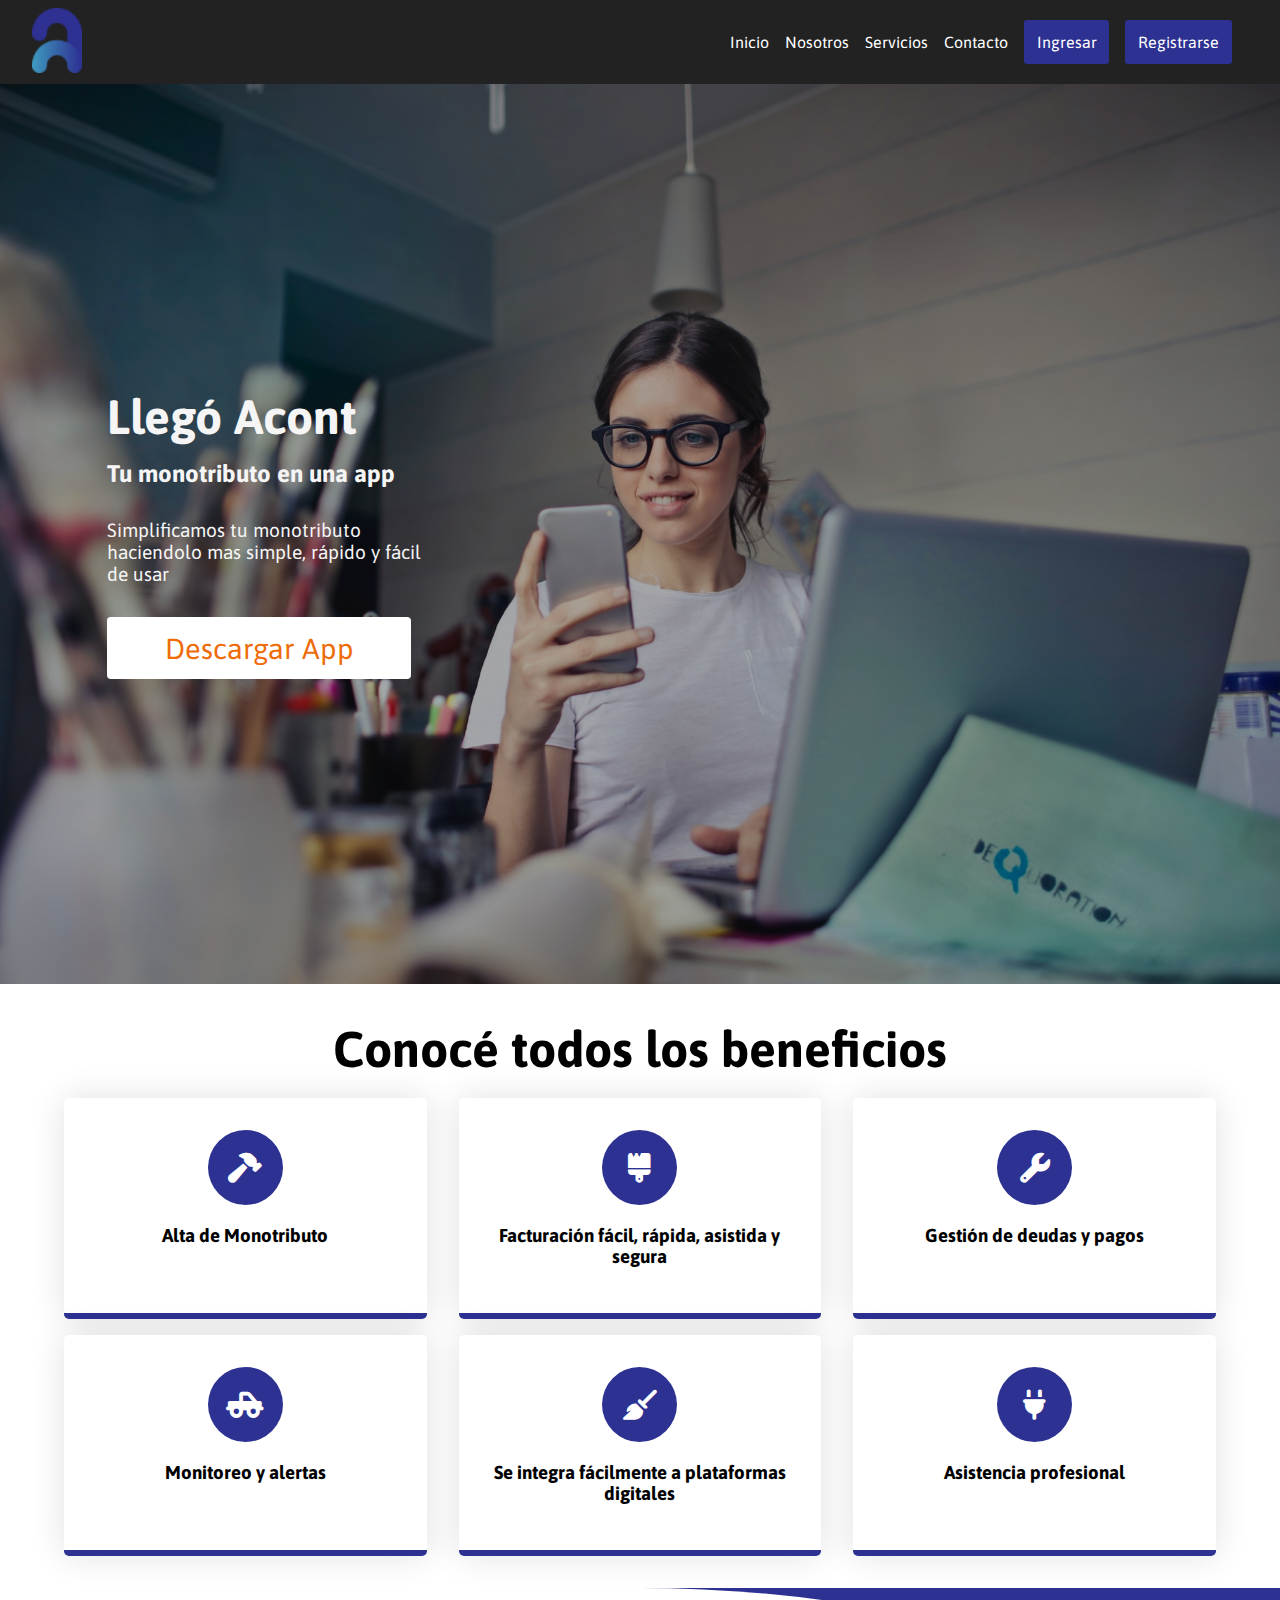
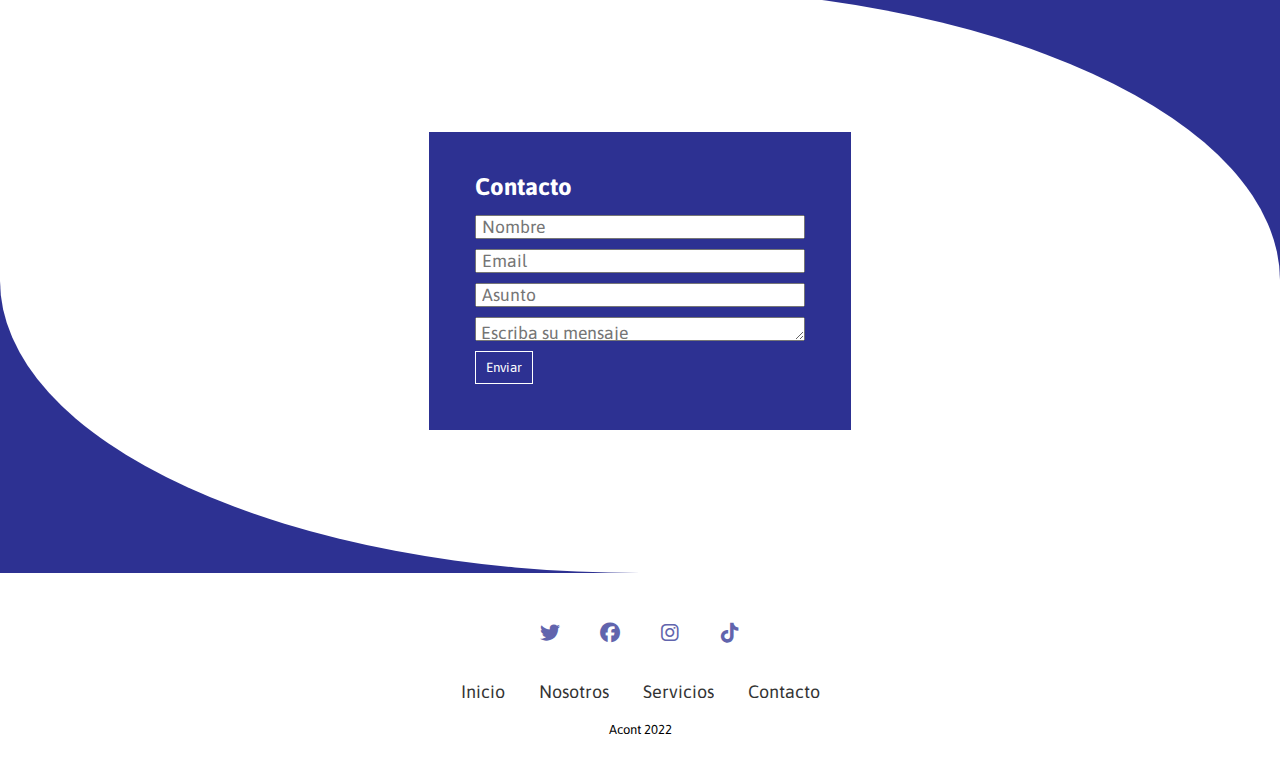
==== index.html @ 167d46eb "integrador nucba" ====
<!DOCTYPE html>
<html lang="en">
<head>
    <meta charset="UTF-8">
    <meta http-equiv="X-UA-Compatible" content="IE=edge">
    <meta name="viewport" content="width=device-width, initial-scale=1.0">
    <title>Acont</title>
    <link rel="stylesheet" href="/styles.css">
    <link href="https://cdnjs.cloudflare.com/ajax/libs/font-awesome/6.1.2/css/all.min.css" rel="stylesheet">
</head>
<body>
    <header class="header">
        <div class="logo-header">
            <a href=""><img src="/assets/Logo-Header-min.png" alt=""></a>
        </div>
        <div class="nav-menu">
            <input type="checkbox" id="check">    
            <label for="check" class="checkbtn">
                <i class="menu-icon"><img src="/assets/hamburger_menu_icon_149466.svg"></i>
            </label>
            <ul>
                <li><a href="#">Inicio</a></li>
                <li><a href="#hero">Nosotros</a></li>
                <li><a href="#tarjetas">Servicios</a></li>
                <li><a href="#contacto">Contacto</a></li>
                <li><a href="/login.html">Ingresar</a></li>
                <li><a href="/registro.html">Registrarse</a></li>
            </ul>
        </div>
    </header>
    <section id="hero">
        <div class="container">
          <div class="info">
            <h1>Llegó Acont</h1>
            <h2>Tu monotributo en una app</h2>
            <p>Simplificamos tu monotributo haciendolo mas simple, rápido y fácil de usar </p>
            <a href="#">Descargar App</a>
          </div>
        </div>
      </section> 
      <section id="tarjetas-servicios">
        <div class="tarjetas-container" id="tarjetas">
          <h1>Conocé todos los beneficios</h1>
        </div>
        <div class="card-cont">
          <div class="column">
            <div class="card">
              <div class="icon-wrapper">
                <i class="fas fa-hammer"></i>
              </div>
              <h3>Alta de Monotributo</h3>
            </div>
          </div>
          <div class="column">
            <div class="card">
              <div class="icon-wrapper">
                <i class="fas fa-brush"></i>
              </div>
              <h3>Facturación fácil, rápida, asistida y segura</h3>
              
            </div>
          </div>
          <div class="column">
            <div class="card">
              <div class="icon-wrapper">
                <i class="fas fa-wrench"></i>
              </div>
              <h3>Gestión de deudas y pagos </h3>
              
            </div>
          </div>
          <div class="column">
            <div class="card">
              <div class="icon-wrapper">
                <i class="fas fa-truck-pickup"></i>
              </div>
              <h3>Monitoreo y alertas</h3>
              
            </div>
          </div>
          <div class="column">
            <div class="card">
              <div class="icon-wrapper">
                <i class="fas fa-broom"></i>
              </div>
              <h3>Se integra fácilmente a plataformas digitales</h3>
              
            </div>
          </div>
          <div class="column">
            <div class="card">
              <div class="icon-wrapper">
                <i class="fas fa-plug"></i>
              </div>
              <h3>Asistencia profesional</h3>

            </div>
          </div>
        </div>
      </section>
    <!-- <div class="gal-cont">
        <img src="/assets/img/galeria-acont (1).jpg" alt="">
        <img src="/assets/img/galeria-acont (2).jpg" alt="">
        <img src="/assets/img/galeria-acont (3).jpg" alt="">
        <img src="/assets/img/galeria-acont (4).jpg" alt="">
        <img src="/assets/img/galeria-acont (5).jpg" alt="">
        <img src="/assets/img/galeria-acont (6).jpg" alt="">
      </div> -->
    
    <div class="contacto" id="contacto">
        <form action="">
            <h2>Contacto</h2>
            <input type="text" placeholder="Nombre">
            <input type="mail" placeholder="Email">
            <input type="text" placeholder="Asunto">
            <textarea name="" id="" rows="6" cols="10" placeholder="Escriba su mensaje"></textarea>
            <button>Enviar</button>
        </form>

    </div>
    <section class="footer">
      <div class="social">
        <a href=""><i class="fa-brands fa-twitter"></i></a>
        <a href=""><i class="fa-brands fa-facebook"></i></a>
        <a href=""><i class="fa-brands fa-instagram"></i></a>
        <a href=""><i class="fa-brands fa-tiktok"></i></a>

      </div>
    <ul class="lista">
        <li><a href="#">Inicio</a></li>
        <li><a href="#hero">Nosotros</a></li>
        <li><a href="#tarjetas">Servicios</a></li>
        <li><a href="#contacto">Contacto</a></li>
    </ul>
      <p class="copyright">Acont 2022</p>
    </section>        
</body>
</html>
---- styles.css ----
@import url('https://fonts.googleapis.com/css2?family=Asap:wght@400;500;700&display=swap');
*{
    padding: 0;
    margin: 0;
    text-decoration: none;
    list-style: none;
    box-sizing: border-box;
    font-family: 'Asap', sans-serif;
  
}
 /* Menu */
header{
    background-color: #222;
    color: #fff;
    display: flex;
    justify-content: space-between;
    align-items: center;
    padding: .5rem 2rem;
    
}
.logo-header img{
    width: 50px;
}
.nav-menu ul{
    display: flex;
    align-items: center;
}
.nav-menu li{
    margin-right: 1rem;
}
.nav-menu a{
    color: #fff;
}

.nav-menu li:nth-child(5) {
    background:#2d3192;
    padding: .8rem .8rem;
    border-radius: .2rem;
 }

 .nav-menu li:nth-child(5):hover {
    background:#ee6c09;
 }

 .nav-menu li:last-child:hover{
    background:#ee6c09;
}

 .nav-menu li:last-child{
    background:#2d3192;
    padding: .8rem .8rem;
    border-radius: .2rem;
}
.menu-icon img{
    width: 30px;
    height: 30px;
    border-radius: 2px;
}
.menu-icon, #check{
    display: none;
}

@media (max-width:768px){
    .checkbtn{
        display: block;
    }
    .menu-icon{
        display: block;
        position: fixed;
        top: 20px;
        right: 20px;
        cursor: pointer;
    }
    .nav-menu ul{
        display: block;
        position: fixed;
        top:80px;
        left:-100%;
        background: #222;
        width: 100%;
        height: 100vh;
        right: 0;
        z-index: 555;
    
    }
    .nav-menu ul li{
        padding: 1.5rem;
        display: flex;
        justify-content: center;
        margin: 0;
    }
    .nav-menu ul li:last-child{
        background: none;
        padding: 1rem;
    }
    #check:checked ~ ul{
        left: 0;
        transition: all .25s;
    }
}

/* Fin Header */


/* Hero seccion */

#hero {
    height: 100vh;
    width: 100%;
    background: linear-gradient(rgba(0, 0, 0, 0.342), rgba(0, 0, 0, 0.342)),
      url("/assets/App-hero-sec.jpg")
        no-repeat center bottom / cover;
    color: whitesmoke;
  }
  .container {
    width: 90%;
    height: 100%;
    max-width: 1200px;
    margin: 0 auto;
    display: flex;
    align-items: center;
    justify-content: left;
    /*   text-align: center; */
  }
  #hero .info h1 {
    font-size: 3rem;
    /* text-transform: uppercase; */
    margin-bottom: 1rem;
  }
  #hero .info h2 {
    font-size: 1.5rem;
    margin-bottom: 2rem;
  }
  #hero .info p {
    font-size: 1.2rem;
    max-width: 50%;
  }
  #hero .info a {
    text-decoration: none;
    display: inline-block;
    background-color: white;
    border-radius: 4px;
    font-size: 1.8rem;
    padding: 0.5em 2em;
    margin-top: 2rem;
    color: #ee6c09;
  }
  @media only screen and (max-width: 768px) {
    /*html {
      font-size: 10px;
    }*/
  }


  /* Seccion Servicios */

 .tarjetas-container {
    padding: 20px 0;
    text-align: center;
    font-size: 25px!important; 
}

  .card-cont {
    display: flex;
    flex-wrap: wrap;
  }

  .card-cont h3 {
        padding: 20px 0;
  }
  .column {
    width: 100%;
    padding: 0 1em 1em 1em;
    text-align: center;
  }
  .card {
    width: 100%;
    height: 100%;
    padding: 2em 1.5em;
    background: linear-gradient(#ffffff 50%, #2d3192 50%);
    background-size: 100% 200%;
    background-position: 0 2.5%;
    border-radius: 5px;
    box-shadow: 0 0 35px rgba(0, 0, 0, 0.12);
    cursor: pointer;
    transition: 0.5s;
  }
  /*h3 {
    font-size: 20px;
    font-weight: 600;
    color: #1f194c;
    margin: 1em 0;
  }
  p {
    color: #575a7b;
    font-size: 20px;
    line-height: 1.6;
    letter-spacing: 0.03em;
  }*/
  .icon-wrapper {
    background-color: #2d3192;
    position: relative;
    margin: auto;
    font-size: 30px;
    height: 2.5em;
    width: 2.5em;
    color: #ffffff;
    border-radius: 50%;
    display: grid;
    place-items: center;
    transition: 0.5s;
  }
  .card:hover {
    background-position: 0 100%;
  }
  .card:hover .icon-wrapper {
    background-color: #ffffff;
    color: #2d3192;
  }
  .card:hover h3 {
    color: #ffffff;
  }
  .card:hover p {
    color: #f0f0f0;
  }
  @media screen and (min-width: 768px) {
    section {
      padding: 0 2em;
    }
    .column {
      flex: 0 50%;
      max-width: 50%;
    }
  }
  @media screen and (min-width: 992px) {
    section {
      padding: 1em 3em;
    }
    .column {
      flex: 0 0 33.33%;
      max-width: 33.33%;
    }
  }

  /* Galeria */ 
.gal-cont {
    display: flex;
    width: 100%;
    flex-wrap: wrap;
    background-color: #222;
    justify-content: center;
    height: 60vh;
    padding-top: 100px;

}
 .gal-cont img {
    width: 300px;
    height: 200px;
    padding: 5px;

 }

 /* Contacto */ 
 .contacto {
    display: flex;
    background-color:#2d3192;
    width: 100%;
    height: 65vh;
    justify-content: center;
    align-items: center;
 }

 .contacto::before {
    content: "";
    background-color: #fff;
    height: 100%;
    width: 100%;
    border-radius: 0 50%;
 }
 
.contacto form {
    position: absolute;
    display: flex;
    flex-direction: column;
    padding: 40px;
    border: 1px solid #2d3192;
    width: 33%;
    background-color: #2d3192;
}     
 
.contacto form input {
    margin: 5px;
    height: 18pt;
    font-size: 1.1rem;
    padding: 5px;
}

.contacto form textarea {
    margin: 5px;
    height: 18pt;
    font-size: 1.1rem;
    padding: 5px;
}

.contacto form button {
    align-self: flex-start;
    padding: 8px 10px;
    background-color: #2d3192;
    color: white;
    border: 1px solid;
    margin: 5px;
}

.contacto form button:hover {
    background-color: white;
    color: #2d3192;
}

.contacto form h2 {
    padding: 0 0 10px 5px;
    color: white;
}

@media screen and (max-width: 768px) {
    .contacto form {
        width: 80%;
        padding: 20px;
    }

    contacto:before {
        border-radius: 15% 15%;
    }
    
}

/* Footer */
.footer {
    padding: 40px 0;
    background-color: white;

}
.footer .social {
    text-align: center;
    padding-bottom: 25px;
    color: #2d3192

}

.footer .social a {
    font-size: 20px;
    color: inherit;
    border: 1px solid #fff;
    width: 40px;
    height: 40px;
    line-height: 38px;
    display: inline-block;
    text-align: center;
    border-radius: 50%;
    margin: 0 8px;
    opacity: 0.75;
}

.footer .social a:hover {
    opacity: 0.9;
}

.footer ul {
    margin-top: 0;
    padding: 0;
    list-style: none;
    font-size: 18px;
    line-height: 1.6;
    margin-bottom: 0;
    text-align: center;
}

.footer ul li a {
    color: inherit;
    text-decoration: none;
    opacity: 0.8;
}

.footer ul li {
    display: inline-block;
    padding: 0 15px;
}

.footer ul li a:hover {
    opacity: 1;
}

.footer .copyright {
    margin-top: 15px;
    text-align: center;
    font-size: 13px;

}


/* LOGIN */

.contenedor-login {
    background: #4070f4;
    height: 100vh;
}
.center{
    position: absolute;
    top: 50%;
    left: 50%;
    transform: translate(-50%, -50%);
    width: 400px;
    background: white;
    border-radius: 10px;
    box-shadow: 10px 10px 15px rgba(0,0,0,0.05);
  }
  .center h1{
    text-align: center;
    padding: 20px 0;
    border-bottom: 1px solid silver;
  }
  .center form{
    padding: 0 40px;
    box-sizing: border-box;
  }
  form .txt_field{
    position: relative;
    border-bottom: 2px solid #adadad;
    margin: 30px 0;
  }
  .txt_field input{
    width: 100%;
    padding: 0 5px;
    height: 40px;
    font-size: 16px;
    border: none;
    background: none;
    outline: none;
  }
  .txt_field label{
    position: absolute;
    top: 50%;
    left: 5px;
    color: #adadad;
    transform: translateY(-50%);
    font-size: 16px;
    pointer-events: none;
    transition: .5s;
  }
  .txt_field span::before{
    content: '';
    position: absolute;
    top: 40px;
    left: 0;
    width: 0%;
    height: 2px;
    background: #2691d9;
    transition: .5s;
  }
  .txt_field input:focus ~ label,
  .txt_field input:valid ~ label{
    top: -5px;
    color: #2691d9;
  }
  .txt_field input:focus ~ span::before,
  .txt_field input:valid ~ span::before{
    width: 100%;
  }
  .pass{
    margin: -5px 0 20px 5px;
    color: #a6a6a6;
    cursor: pointer;
  }
  .pass:hover{
    text-decoration: underline;
  }
  input[type="submit"]{
    width: 100%;
    height: 50px;
    border: 1px solid;
    background: #2691d9;
    border-radius: 25px;
    font-size: 18px;
    color: #e9f4fb;
    font-weight: 700;
    cursor: pointer;
    outline: none;
  }
  input[type="submit"]:hover{
    border-color: #2691d9;
    transition: .5s;
  }
  .signup_link{
    margin: 30px 0;
    text-align: center;
    font-size: 16px;
    color: #666666;
  }
  .signup_link a{
    color: #2691d9;
    text-decoration: none;
  }
  .signup_link a:hover{
    text-decoration: underline;
  }



  /* registro */

  .form-cont{
    position: relative;
    max-width: 430px;
    width: 100%;
    background: #fff;
    padding: 34px;
    border-radius: 6px;
    box-shadow: 0 5px 10px rgba(0,0,0,0.2);
  }
  .form-cont h2{
    position: relative;
    font-size: 22px;
    font-weight: 600;
    color: #333;
  }
  .form-cont h2::before{
    content: '';
    position: absolute;
    left: 0;
    bottom: 0;
    height: 3px;
    width: 28px;
    border-radius: 12px;
    background: #4070f4;
  }
  .form-cont form{
    margin-top: 30px;
  }
  .form-cont form .input-box{
    height: 52px;
    margin: 18px 0;
  }
  form .input-box input{
    height: 100%;
    width: 100%;
    outline: none;
    padding: 0 15px;
    font-size: 17px;
    font-weight: 400;
    color: #333;
    border: 1.5px solid #C7BEBE;
    border-bottom-width: 2.5px;
    border-radius: 6px;
    transition: all 0.3s ease;
  }
  .input-box input:focus,
  .input-box input:valid{
    border-color: #4070f4;
  }
  form .policy{
    display: flex;
    align-items: center;
  }
  form h3{
    color: #707070;
    font-size: 14px;
    font-weight: 500;
    margin-left: 10px;
  }
  .input-box.button input{
    color: #fff;
    letter-spacing: 1px;
    border: none;
    background: #4070f4;
    cursor: pointer;
  }
  .input-box.button input:hover{
    background: #0e4bf1;
  }
  form .text h3{
   color: #333;
   width: 100%;
   text-align: center;
  }
  form .text h3 a{
    color: #4070f4;
    text-decoration: none;
  }
  form .text h3 a:hover{
    text-decoration: underline;
  }

  .registro-cont{
    min-height: 100vh;
    display: flex;
    align-items: center;
    justify-content: center;
    background: #4070f4;
  }
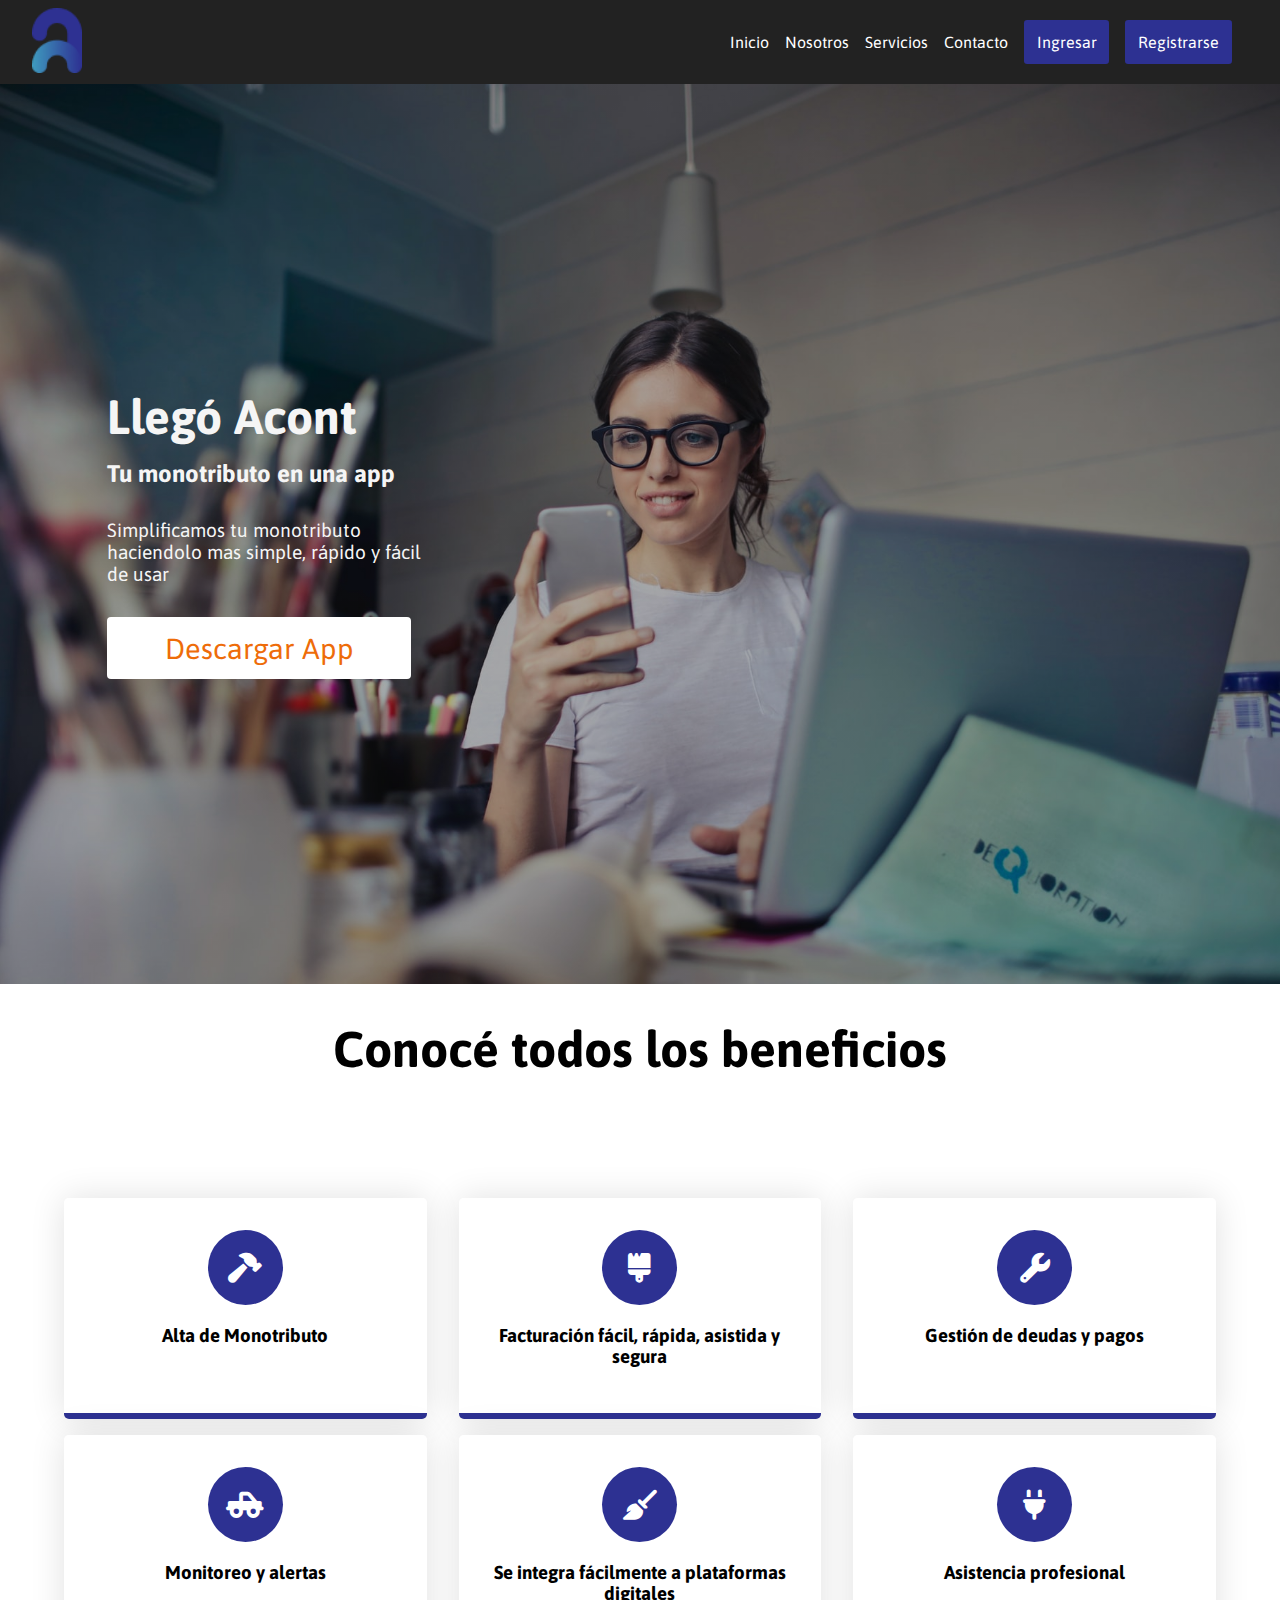
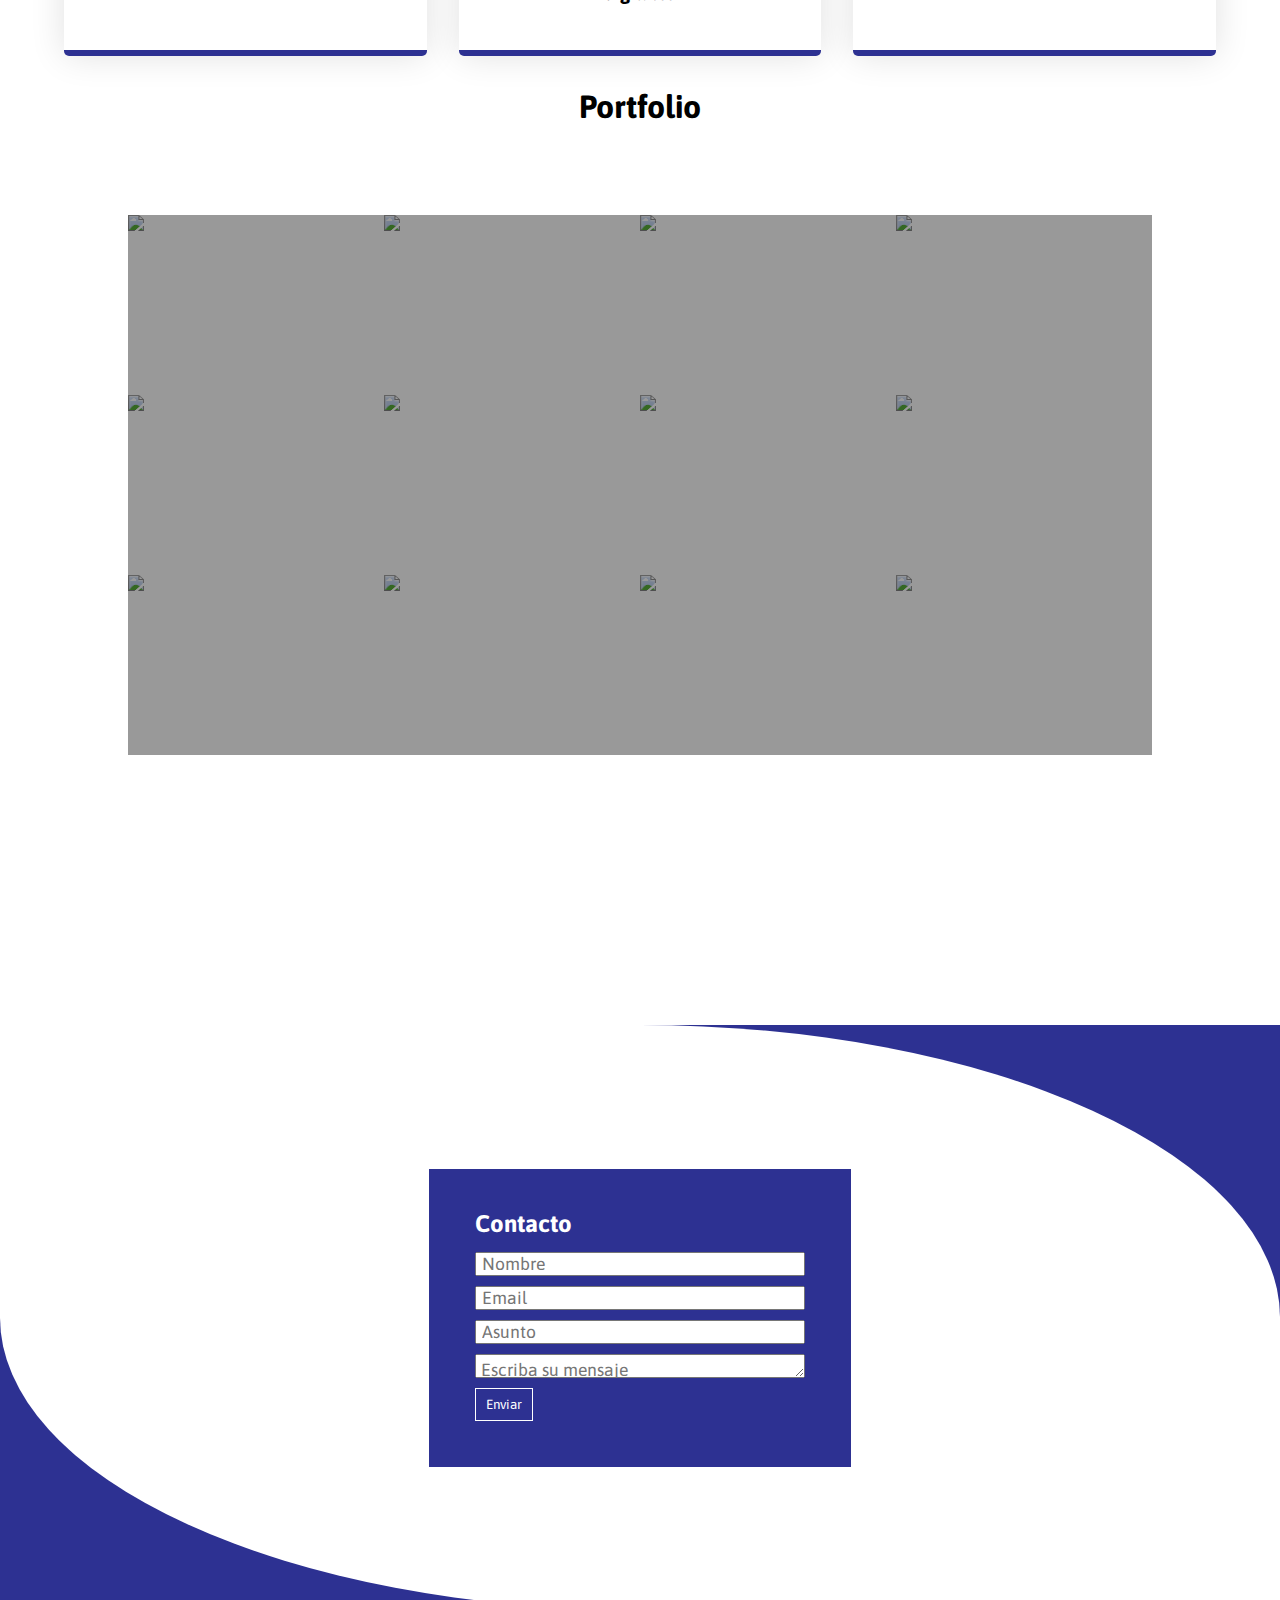
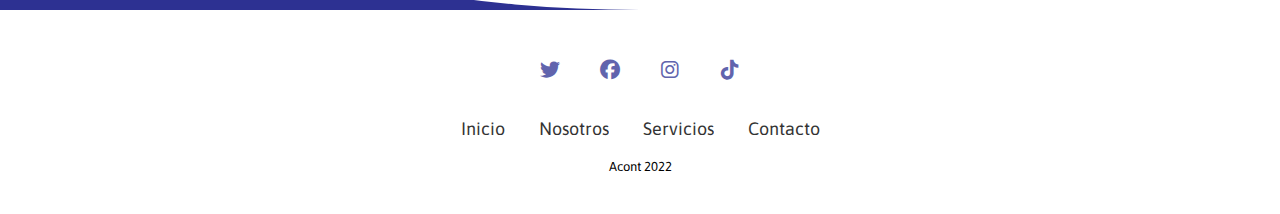
==== commit e9db831d: "add portfolio" ====
--- a/index.html
+++ b/index.html
@@ -98,15 +98,39 @@
           </div>
         </div>
       </section>
-    <!-- <div class="gal-cont">
-        <img src="/assets/img/galeria-acont (1).jpg" alt="">
-        <img src="/assets/img/galeria-acont (2).jpg" alt="">
-        <img src="/assets/img/galeria-acont (3).jpg" alt="">
-        <img src="/assets/img/galeria-acont (4).jpg" alt="">
-        <img src="/assets/img/galeria-acont (5).jpg" alt="">
-        <img src="/assets/img/galeria-acont (6).jpg" alt="">
-      </div> -->
-    
+      <div class="portfolio">
+        <h1>Portfolio</h1>
+        <div class="top">
+          
+            <ul>
+                <li><a href="#img_5"><img src="https://image.freepik.com/free-photo/sunlight-in-the-forest_1004-9.jpg"></a></li>
+                  <li><a href="#img_6"><img src="https://image.freepik.com/free-photo/road-curve-landscape_426-19324358.jpg"></a></li>
+                  <li><a href="#img_7"><img src="https://image.freepik.com/free-photo/shiny-lights_385-19321244.jpg"></a></li>
+                  <li><a href="#img_8"><img src="https://image.freepik.com/free-photo/skyscraper-with-clouds-reflection_23-10.jpg"></a></li>
+                  <li><a href="#img_9"><img src="https://image.freepik.com/free-photo/foggy-pine-forest_426-19323742.jpg"></a></li>
+                  <li><a href="#img_10"><img src="https://image.freepik.com/free-photo/working-from-bed_385-19324222.jpg"></a></li>
+                  <li><a href="#img_11"><img src="https://image.freepik.com/free-photo/a-sky-full-of-stars_426-19320899.jpg"></a></li>
+                  <li><a href="#img_12"><img src="https://image.freepik.com/free-photo/city-in-bokeh_426-19322711.jpg"></a></li>
+                  <li><a href="#img_13"><img src="https://image.freepik.com/free-photo/desert-and-the-road_426-19314945.jpg"></a></li>
+                  <li><a href="#img_14"><img src="https://image.freepik.com/free-photo/sunlight-through-the-grass_385-19321333.jpg"></a></li>
+                  <li><a href="#img_15"><img src="https://image.freepik.com/free-photo/colorful-springtime_385-19321241.jpg"></a></li>
+                  <li><a href="#img_16"><img src="https://image.freepik.com/free-photo/from-blue-to-brown_426-19320820.jpg"></a></li>
+              </ul>              
+              <a href="#_5" class="lightbox trans" id="img_5"><img src="https://image.freepik.com/free-photo/sunlight-in-the-forest_1004-9.jpg"></a>
+              <a href="#_6" class="lightbox trans" id="img_6"><img src="https://image.freepik.com/free-photo/road-curve-landscape_426-19324358.jpg"></a>
+              <a href="#_7" class="lightbox trans" id="img_7"><img src="https://image.freepik.com/free-photo/shiny-lights_385-19321244.jpg"></a>
+              <a href="#_8" class="lightbox trans" id="img_8"><img src="https://image.freepik.com/free-photo/skyscraper-with-clouds-reflection_23-10.jpg"></a>
+              <a href="#_9" class="lightbox trans" id="img_9"><img src="https://image.freepik.com/free-photo/foggy-pine-forest_426-19323742.jpg"></a>
+              <a href="#_10" class="lightbox trans" id="img_10"><img src="https://image.freepik.com/free-photo/working-from-bed_385-19324222.jpg"></a>
+              <a href="#_11" class="lightbox trans" id="img_11"><img src="https://image.freepik.com/free-photo/a-sky-full-of-stars_426-19320899.jpg"></a>
+              <a href="#_12" class="lightbox trans" id="img_12"><img src="https://image.freepik.com/free-photo/city-in-bokeh_426-19322711.jpg"></a>
+              <a href="#_13" class="lightbox trans" id="img_13"><img src="https://image.freepik.com/free-photo/desert-and-the-road_426-19314945.jpg"></a>
+              <a href="#_14" class="lightbox trans" id="img_14"><img src="https://image.freepik.com/free-photo/sunlight-through-the-grass_385-19321333.jpg"></a>
+              <a href="#_15" class="lightbox trans" id="img_15"><img src="https://image.freepik.com/free-photo/colorful-springtime_385-19321241.jpg"></a>
+              <a href="#_16" class="lightbox trans" id="img_16"><img src="https://image.freepik.com/free-photo/from-blue-to-brown_426-19320820.jpg"></a>
+          </div>
+      </div>
+   
     <div class="contacto" id="contacto">
         <form action="">
             <h2>Contacto</h2>
--- a/styles.css
+++ b/styles.css
@@ -6,7 +6,6 @@
     list-style: none;
     box-sizing: border-box;
     font-family: 'Asap', sans-serif;
-  
 }
  /* Menu */
 header{
@@ -154,7 +153,11 @@
 
   /* Seccion Servicios */
 
- .tarjetas-container {
+section#tarjetas-servicios {
+
+}
+ 
+.tarjetas-container {
     padding: 20px 0;
     text-align: center;
     font-size: 25px!important; 
@@ -163,6 +166,7 @@
   .card-cont {
     display: flex;
     flex-wrap: wrap;
+    margin-top: 100px;
   }
 
   .card-cont h3 {
@@ -243,22 +247,131 @@
   }
 
   /* Galeria */ 
-.gal-cont {
-    display: flex;
-    width: 100%;
-    flex-wrap: wrap;
-    background-color: #222;
-    justify-content: center;
-    height: 60vh;
-    padding-top: 100px;
-
-}
- .gal-cont img {
-    width: 300px;
-    height: 200px;
-    padding: 5px;
-
- }
+
+ .portfolio
+{
+	width: 100%;
+	height: 100%;
+}
+
+.portfolio h1{
+    text-align: center;
+}
+
+.trans
+{
+	transition: all 1s ease;
+	-moz-transition: all 1s ease;
+	-ms-transition: all 1s ease;
+	-o-transition: all 1s ease;
+	-webkit-transition: all 1s ease;
+}
+.top
+{
+	display: flex;
+	width: 80vw;
+	height: 80vh;
+	margin-top: 10vh;
+	margin-left: auto;
+	margin-right: auto;
+	margin-bottom: 10vh;
+}
+.top ul
+{
+	list-style: none;
+	width: 100%;
+	height: 100%;
+	z-index: 1;
+	box-sizing: border-box;
+}
+.top ul li
+{
+	position: relative;
+	float: left;
+	width: 25%;
+	height: 25%;
+	overflow: hidden;
+}
+
+.top ul li::before
+{
+	position: absolute;
+	top: 0;
+	left: 0;
+	width: 100%;
+	height: 100%;
+	background-color: #000;
+	content: '';
+	color: white;
+	opacity: 0.4;
+	text-align: center;
+	box-sizing: border-box;
+	pointer-events: none;
+	transition: all 0.5s ease;
+	-moz-transition: all 0.5s ease;
+	-ms-transition: all 0.5s ease;
+	-o-transition: all 0.5s ease;
+	-webkit-transition: all 0.5s ease;
+}
+.top ul li:hover::before
+{
+	opacity: 0;
+	background-color: rgba(0,0,0,0.90);
+}
+.top ul li img
+{
+	width: 100%;
+	height: auto;
+	overflow: hidden;
+}
+.lightbox
+{
+	position: fixed;
+	width: 100%;
+	height: 100%;
+	text-align: center;
+	top: 0;
+	left: 0;
+	background-color: rgba(0,0,0,0.75);
+	z-index: 999;
+	opacity: 0;
+	pointer-events: none;
+}
+.lightbox img
+{
+	max-width: 90%;
+	max-height: 80%;
+	position: relative;
+	top: -100%;
+	/* Transition */
+	transition: all 1s ease;
+	-moz-transition: all 1s ease;
+	-ms-transition: all 1s ease;
+	-o-transition: all 1s ease;
+	-webkit-transition: all 1s ease;
+}
+.lightbox:target
+{
+	outline: none;
+	top: 0;
+	opacity: 1;
+	pointer-events: auto;
+	transition: all 1.2s ease;
+	-moz-transition: all 1.2s ease;
+	-ms-transition: all 1.2s ease;
+	-o-transition: all 1.2s ease;
+	-webkit-transition: all 1.2s ease;
+}
+.lightbox:target img
+{
+	top: 0;
+	top: 50%;
+	transform: translateY(-50%);
+	-moz-transform: translateY(-50%);
+	-ms-transform: translateY(-50%);
+	-o-transform: translateY(-50%);
+	-webkit-transform: translateY(-50%);
+}
 
  /* Contacto */ 
  .contacto {
